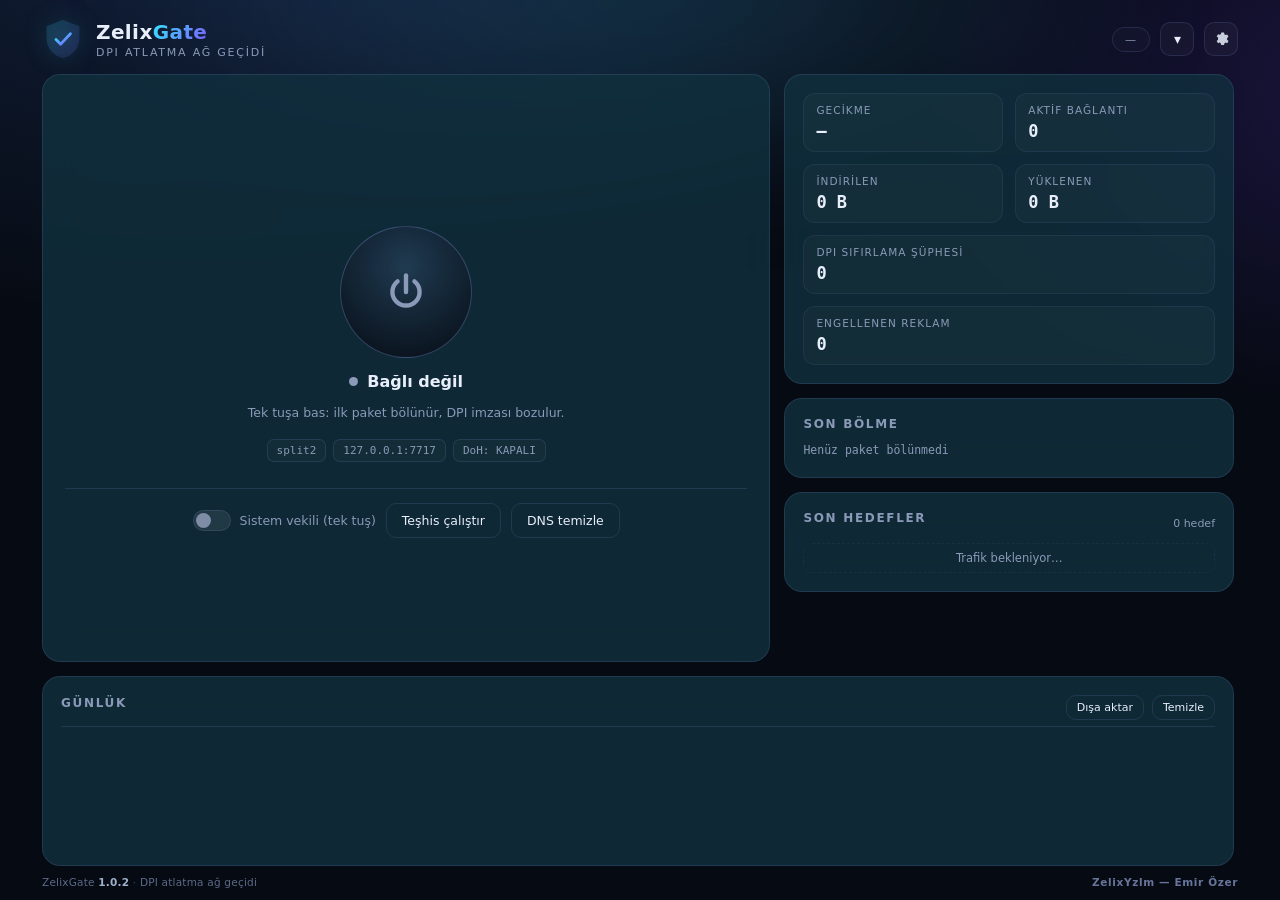
==== app/src/main/assets/web/index-android.html @ e1f51bab "ZelixGate 1.0.2: Android 14 FGS fix, battery warning, update banner" ====
<!doctype html>
<html lang="tr">
  <head>
    <meta charset="utf-8" />
    <meta
      http-equiv="Content-Security-Policy"
      content="default-src 'self'; style-src 'self' 'unsafe-inline'; script-src 'self'; img-src 'self' data:; connect-src 'none'"
    />
    <meta
      name="viewport"
      content="width=device-width, initial-scale=1, maximum-scale=1, user-scalable=no, viewport-fit=cover"
    />
    <title>ZelixGate</title>
    <link rel="stylesheet" href="styles.css" />
    <link rel="stylesheet" href="mobile.css" />
  </head>
  <body>
    <div class="aurora" aria-hidden="true"></div>

    <div class="app">
      <header class="topbar">
        <div class="brand">
          <svg class="brand-mark" viewBox="0 0 48 48" aria-hidden="true">
            <defs>
              <linearGradient id="zg" x1="0" y1="0" x2="1" y2="1">
                <stop offset="0%" stop-color="#34e5ff" />
                <stop offset="100%" stop-color="#7c5cff" />
              </linearGradient>
            </defs>
            <path
              d="M24 3 42 10v13c0 11-7.6 19.6-18 22C13.6 42.6 6 34 6 23V10L24 3Z"
              fill="url(#zg)"
              opacity="0.16"
              stroke="url(#zg)"
              stroke-width="1.6"
            />
            <path d="M16 24.5l5.4 5.4L32.5 18" fill="none" stroke="url(#zg)" stroke-width="3.2" stroke-linecap="round" stroke-linejoin="round" />
          </svg>
          <div class="brand-text">
            <h1>Zelix<span>Gate</span></h1>
            <p id="brandSub" data-i18n="brand.sub">DPI atlatma ağ geçidi</p>
          </div>
        </div>

        <div class="topbar-actions">
          <span class="badge" id="platformBadge">—</span>
          <button class="update-badge hidden" id="updateBadge" data-i18n="badge.update" aria-label="Güncelleme var">Güncelleme var!</button>
          <button class="icon-btn" id="hideBtn" title="Tepsiye küçült" data-i18n-title="general.tray" aria-label="Tepsiye küçült">▾</button>
          <button class="icon-btn" id="settingsBtn" title="Ayarlar" data-i18n-title="drawer.title" aria-label="Ayarlar">
            <svg viewBox="0 0 24 24" width="18" height="18" aria-hidden="true">
              <path
                d="M12 8.6a3.4 3.4 0 1 0 0 6.8 3.4 3.4 0 0 0 0-6.8Zm8.1 4.9.1-1.5-.1-1.5 1.9-1.4-1.8-3.1-2.2.8-1.3-.8L16 3.4l-3.6-.1-.7 2.3-1.4.8-2.2-.8-1.9 3.1 1.9 1.4-.1 1.5.1 1.5-1.9 1.4 1.9 3.1 2.2-.8 1.3.8.8 2.3H16l.7-2.3 1.3-.8 2.2.8 1.8-3.1-1.9-1.4Z"
                fill="currentColor"
                opacity="0.85"
              />
            </svg>
          </button>
        </div>
      </header>

      <!-- Güncelleme hatırlatması: yeni sürüm varsa ana sayfanın en üstünde -->
      <section class="banner banner-update hidden" id="updateBanner" role="status">
        <span class="banner-icon" aria-hidden="true">⬆</span>
        <div class="banner-text">
          <strong id="updateBannerTitle" data-i18n="update.bannerTitle">Yeni sürüm mevcut</strong>
          <span id="updateBannerText" data-i18n="update.bannerDesc">Güncellemek için butona dokunun.</span>
        </div>
        <button class="btn primary tiny" id="updateBannerBtn" type="button" data-i18n="update.bannerBtn">Güncelle</button>
        <button class="icon-btn banner-close" id="updateBannerClose" type="button" aria-label="Kapat" data-i18n-title="banner.close">✕</button>
      </section>

      <!-- Pil optimizasyonu uyarısı: tünelin arka planda kopmaması için -->
      <section class="banner banner-battery hidden" id="batteryBanner" role="alert">
        <span class="banner-icon" aria-hidden="true">🔋</span>
        <div class="banner-text">
          <strong data-i18n="battery.title">Pil kullanım kısıtlaması</strong>
          <span data-i18n="battery.desc">Bağlantının arka planda kopmaması için ZelixGate'i pil optimizasyonundan muaf tutun.</span>
        </div>
        <button class="btn primary tiny" id="batterySettingsBtn" type="button" data-i18n="battery.settings">Ayarlar</button>
        <button class="icon-btn banner-close" id="batteryDismissBtn" type="button" aria-label="Kapat" data-i18n-title="banner.close">✕</button>
      </section>

      <main class="grid">
        <section class="card hero" id="heroCard">
          <div class="profiles" id="profileRow" role="tablist" aria-label="Hedef profilleri"></div>

          <button class="power" id="powerBtn" aria-label="Bağlan / Kes">
            <span class="power-ring" aria-hidden="true"></span>
            <svg viewBox="0 0 24 24" width="44" height="44" aria-hidden="true">
              <path d="M12 3v9" stroke="currentColor" stroke-width="2.4" stroke-linecap="round" />
              <path
                d="M7.4 6.2a7.4 7.4 0 1 0 9.2 0"
                stroke="currentColor"
                stroke-width="2.4"
                stroke-linecap="round"
                fill="none"
              />
            </svg>
          </button>

          <div class="status-line">
            <span class="dot" id="statusDot"></span>
            <span id="statusLabel" data-i18n="status.off">Bağlı değil</span>
          </div>
          <p class="status-sub" id="statusSub" data-i18n="status.subOff">Tek tuşa bas: ilk paket bölünür, DPI imzası bozulur.</p>

          <div class="hero-meta">
            <span class="pill" id="modePill">split2</span>
            <span class="pill" id="portPill">127.0.0.1:7717</span>
            <span class="pill" id="dohPill">DoH: Cloudflare</span>
          </div>

          <div class="hero-actions">
            <label class="switch">
              <input type="checkbox" id="systemProxyToggle" />
              <span class="switch-track"><span class="switch-thumb"></span></span>
              <span class="switch-label" data-i18n="hero.systemProxy">Sistem vekili (tek tuş)</span>
            </label>
            <button class="btn ghost" id="diagBtn" data-i18n="hero.diag">Teşhis çalıştır</button>
            <button class="btn ghost" id="flushBtn" data-i18n="hero.flush">DNS temizle</button>
          </div>
        </section>

        <aside class="side">
          <section class="card stats">
            <div class="stat">
              <span class="stat-label" data-i18n="stat.latency">Gecikme</span>
              <span class="stat-value" id="statLatency">—</span>
            </div>
            <div class="stat">
              <span class="stat-label" data-i18n="stat.active">Aktif bağlantı</span>
              <span class="stat-value" id="statActive">0</span>
            </div>
            <div class="stat">
              <span class="stat-label" data-i18n="stat.down">İndirilen</span>
              <span class="stat-value" id="statDown">0 B</span>
            </div>
            <div class="stat">
              <span class="stat-label" data-i18n="stat.up">Yüklenen</span>
              <span class="stat-value" id="statUp">0 B</span>
            </div>
            <div class="stat wide">
              <span class="stat-label" data-i18n="stat.resets">DPI sıfırlama şüphesi</span>
              <span class="stat-value" id="statResets">0</span>
            </div>
            <div class="stat wide">
              <span class="stat-label" data-i18n="stat.ads">Engellenen reklam</span>
              <span class="stat-value" id="statAds">0</span>
            </div>
          </section>

          <section class="card last-split">
            <h2 data-i18n="last.title">Son bölme</h2>
            <p class="mono" id="lastSplit" data-i18n="last.none">Henüz paket bölünmedi</p>
          </section>
        </aside>

        <section class="card diag hidden" id="diagCard">
          <div class="card-head">
            <h2 data-i18n="diag.card">Teşhis raporu</h2>
            <button class="btn tiny ghost" id="diagClose" data-i18n="diag.close">Kapat</button>
          </div>
          <div class="diag-body" id="diagBody"></div>
        </section>

        <section class="card hosts">
          <div class="card-head">
            <h2 data-i18n="hosts.title">Son hedefler</h2>
            <span class="hint" id="hostCount">0 hedef</span>
          </div>
          <ul class="host-list" id="hostList">
            <li class="empty" data-i18n="hosts.empty">Trafik bekleniyor…</li>
          </ul>
        </section>

        <section class="card logs">
          <div class="card-head">
            <h2 data-i18n="logs.title">Günlük</h2>
            <div class="log-tools">
              <button class="btn tiny ghost" id="exportLogBtn" data-i18n="logs.export">Dışa aktar</button>
              <button class="btn tiny ghost" id="clearLogBtn" data-i18n="logs.clear">Temizle</button>
            </div>
          </div>
          <div class="log-console" id="logConsole" role="log" aria-live="polite"></div>
        </section>
      </main>

      <footer class="footer">
        <span class="footer-brand">ZelixGate <b id="versionLabel">1.0.9</b><span class="footer-dot"> · </span><span data-i18n="brand.sub">DPI atlatma ağ geçidi</span></span>
        <span class="footer-author">ZelixYzlm — Emir Özer</span>
      </footer>
    </div>

    <!-- Ayarlar çekmecesi -->
    <div class="drawer-backdrop hidden" id="drawerBackdrop"></div>
    <aside class="drawer hidden" id="drawer" aria-label="Ayarlar">
      <div class="drawer-head">
        <h2 data-i18n="drawer.title">Ayarlar</h2>
        <button class="icon-btn" id="drawerClose" aria-label="Kapat">✕</button>
      </div>

      <div class="drawer-layout">
        <nav class="drawer-nav" aria-label="Ayarlar sekmeleri">
          <button class="drawer-tab active" data-tab="general" type="button"><span class="tab-ico">⚙</span><span data-i18n="tab.general">Genel</span></button>
          <button class="drawer-tab" data-tab="engine" type="button"><span class="tab-ico">🛡</span><span data-i18n="tab.engine">Motor</span></button>
          <button class="drawer-tab" data-tab="dns" type="button"><span class="tab-ico">🌐</span><span data-i18n="tab.dns">DNS</span></button>
          <button class="drawer-tab" data-tab="adblock" type="button"><span class="tab-ico">🚫</span><span data-i18n="tab.adblock">Reklam</span></button>
          <button class="drawer-tab" data-tab="view" type="button"><span class="tab-ico">🎨</span><span data-i18n="tab.view">Görünüm</span></button>
          <button class="drawer-tab" data-tab="update" type="button"><span class="tab-ico">⬆</span><span data-i18n="tab.update">Güncelleme</span><i class="tab-dot hidden" data-tab-dot="update" aria-hidden="true"></i></button>
          <button class="drawer-tab" data-tab="test" type="button"><span class="tab-ico">🧪</span><span data-i18n="tab.test">Test</span></button>
          <button class="drawer-tab" data-tab="how" type="button"><span class="tab-ico">❓</span><span data-i18n="tab.how">Nasıl Çalışır</span></button>
          <button class="drawer-tab" data-tab="about" type="button"><span class="tab-ico">ℹ</span><span data-i18n="tab.about">Hakkında</span></button>
        </nav>

        <div class="drawer-body">
          <!-- GENEL -->
          <div class="drawer-panel active" data-panel="general">
            <label class="field">
              <span data-i18n="general.language">Uygulama dili</span>
              <select id="languageSelect"></select>
            </label>
            <label class="switch">
              <input type="checkbox" id="autoStartToggle" />
              <span class="switch-track"><span class="switch-thumb"></span></span>
              <span class="switch-label" data-i18n="general.autoStart">Sistem açılışında başlat</span>
            </label>
            <label class="switch">
              <input type="checkbox" id="trayToggle" />
              <span class="switch-track"><span class="switch-thumb"></span></span>
              <span class="switch-label" data-i18n="general.tray">Kapatınca tepsiye küçült</span>
            </label>
            <label class="switch">
              <input type="checkbox" id="autoConnectToggle" />
              <span class="switch-track"><span class="switch-thumb"></span></span>
              <span class="switch-label" data-i18n="general.autoConnect">Açılışta otomatik bağlan</span>
            </label>
            <label class="switch">
              <input type="checkbox" id="autoProxyToggle" />
              <span class="switch-track"><span class="switch-thumb"></span></span>
              <span class="switch-label" data-i18n="general.autoProxy">Bağlanınca sistem vekilini aç</span>
            </label>

            <div class="setting-row">
              <div class="setting-row-text">
                <span data-i18n="battery.title">Pil kullanım kısıtlaması</span>
                <p class="field-note" id="batteryStatusText" data-i18n="battery.statusUnknown">Durum kontrol ediliyor…</p>
              </div>
              <button class="btn tiny ghost" id="batterySettingsBtn2" type="button" data-i18n="battery.settings">Ayarlar</button>
            </div>
          </div>

          <!-- MOTOR -->
          <div class="drawer-panel" data-panel="engine">
            <h3 data-i18n="engine.splitting">Parçalama</h3>
            <label class="field">
              <span data-i18n="engine.mode">Mod</span>
              <select id="modeSelect">
                <option value="split2" data-i18n="mode.split2">split2 — SNI ilk baytı ayrılır (önerilen)</option>
                <option value="split-sni" data-i18n="mode.split-sni">split-sni — hostname tamamen 1. segmentte</option>
                <option value="split-record" data-i18n="mode.split-record">split-record — TLS kayıt başlığından sonra</option>
                <option value="split-middle" data-i18n="mode.split-middle">split-middle — paketi ortadan böl</option>
                <option value="split-pos" data-i18n="mode.split-pos">split-pos — sabit ofset</option>
                <option value="off" data-i18n="mode.off">off — bölme yok (sadece DNS/vekil)</option>
              </select>
            </label>
            <label class="field">
              <span data-i18n="engine.splitPos">Sabit ofset (split-pos)</span>
              <input type="number" id="splitPosInput" min="1" max="1500" step="1" value="1" />
            </label>
            <label class="field">
              <span data-i18n="engine.delay">Segmentler arası gecikme (ms)</span>
              <input type="number" id="splitDelayInput" min="0" max="2000" step="1" value="0" />
            </label>
            <label class="field">
              <span data-i18n="engine.port">Yerel port</span>
              <input type="number" id="portInput" min="1024" max="65535" step="1" value="7717" />
            </label>

            <h3 data-i18n="engine.upstream">Yukarı akış (IP blokları için)</h3>
            <p class="field-note" data-i18n="engine.upstreamNote">SNI bloklarını ZelixGate tek başına aşar.</p>
            <label class="switch">
              <input type="checkbox" id="upstreamToggle" />
              <span class="switch-track"><span class="switch-thumb"></span></span>
              <span class="switch-label">Yukarı akış kullan</span>
            </label>
            <div class="row">
              <label class="field">
                <span data-i18n="engine.type">Tür</span>
                <select id="upstreamType">
                  <option value="socks5">SOCKS5</option>
                  <option value="http">HTTP</option>
                </select>
              </label>
              <label class="field">
                <span data-i18n="engine.server">Sunucu</span>
                <input type="text" id="upstreamHost" placeholder="127.0.0.1" />
              </label>
              <label class="field">
                <span data-i18n="engine.port">Yerel port</span>
                <input type="number" id="upstreamPort" min="1" max="65535" />
              </label>
            </div>
            <div class="row">
              <label class="field">
                <span data-i18n="engine.user">Kullanıcı (opsiyonel)</span>
                <input type="text" id="upstreamUser" autocomplete="off" />
              </label>
              <label class="field">
                <span data-i18n="engine.pass">Şifre (opsiyonel)</span>
                <input type="password" id="upstreamPass" autocomplete="off" />
              </label>
            </div>

            <label class="field">
              <span data-i18n="engine.hosts">Özel alan adları (virgülle)</span>
              <textarea id="customHostsInput" rows="3" placeholder="ornek.com, oyun.example.net"></textarea>
            </label>
            <p class="field-note" data-i18n="engine.hostsNote">Her kayıt bir alan adıdır; alt alan adları otomatik dahildir.</p>
          </div>

          <!-- DNS -->
          <div class="drawer-panel" data-panel="dns">
            <h3>DNS (DoH)</h3>
            <label class="switch">
              <input type="checkbox" id="dohToggle" />
              <span class="switch-track"><span class="switch-thumb"></span></span>
              <span class="switch-label" data-i18n="dns.enable">DoH ile DNS sorgula</span>
            </label>
            <label class="field">
              <span data-i18n="dns.provider">Sağlayıcı</span>
              <select id="dohProvider">
                <option value="cloudflare" data-i18n="dns.p.cloudflare">Cloudflare (1.1.1.1)</option>
                <option value="google" data-i18n="dns.p.google">Google (8.8.8.8)</option>
                <option value="quad9" data-i18n="dns.p.quad9">Quad9 (9.9.9.9)</option>
                <option value="system" data-i18n="dns.p.system">Sistem DNS</option>
              </select>
            </label>
            <label class="switch">
              <input type="checkbox" id="dohFallbackToggle" />
              <span class="switch-track"><span class="switch-thumb"></span></span>
              <span class="switch-label" data-i18n="dns.fallback">DoH başarısızsa sistem DNS'ine düş</span>
            </label>
          </div>

          <!-- REKLAM -->
          <div class="drawer-panel" data-panel="adblock">
            <label class="switch">
              <input type="checkbox" id="adblockToggle" />
              <span class="switch-track"><span class="switch-thumb"></span></span>
              <span class="switch-label" data-i18n="adblock.enable">Reklam ve izleyici engelleyici</span>
            </label>

            <div class="adblock-stat">
              <span class="stat-value big" id="adblockCount">0</span>
              <span class="stat-label" data-i18n="adblock.blocked">Engellenen reklam bağlantısı</span>
            </div>

            <p class="field-note" data-i18n="adblock.blockedHosts">Son engellenen alan adları</p>
            <ul class="block-list" id="adblockHosts">
              <li class="empty" data-i18n="adblock.empty">Engellenen bağlantı yok</li>
            </ul>

            <label class="field">
              <span data-i18n="adblock.list">Özel engel listesi (virgülle)</span>
              <textarea id="adblockListInput" rows="2" placeholder="reklam.ornek.com, adserv.example.net"></textarea>
            </label>
            <p class="field-note" data-i18n="adblock.listNote">Sonek eşlemesi kullanılır.</p>
            <p class="field-note" data-i18n="adblock.workingNote">Reklam engelleme, sistem vekili açıkken geçen trafikte uygulanır.</p>

            <div class="row btn-row">
              <button class="btn ghost" id="adblockClearBtn" type="button" data-i18n="adblock.clear">Sayacı sıfırla</button>
              <button class="btn ghost" id="adblockTestBtn" type="button" data-i18n="adblock.test">Engelleyiciyi test et</button>
            </div>
          </div>

          <!-- GÖRÜNÜM -->
          <div class="drawer-panel" data-panel="view">
            <h3 data-i18n="view.color">Renk teması (12 seçenek)</h3>
            <div class="swatch-grid" id="themeGrid"></div>

            <label class="field">
              <span><span data-i18n="view.opacity">Panel saydamlığı</span> — <b id="opacityValue">78</b>%</span>
              <input type="range" id="opacityRange" min="25" max="100" step="1" value="78" />
            </label>

            <label class="switch">
              <input type="checkbox" id="auroraToggle" />
              <span class="switch-track"><span class="switch-thumb"></span></span>
              <span class="switch-label" data-i18n="view.aurora">Arka plan ışık halesi</span>
            </label>
          </div>

          <!-- GÜNCELLEME -->
          <div class="drawer-panel" data-panel="update">
            <label class="switch">
              <input type="checkbox" id="updateAutoToggle" />
              <span class="switch-track"><span class="switch-thumb"></span></span>
              <span class="switch-label" data-i18n="update.auto">Açılışta güncellemeleri kontrol et</span>
            </label>

            <label class="field">
              <span data-i18n="update.manifest">Manifest adresi (update.json)</span>
              <input type="text" id="updateManifestInput" autocomplete="off" spellcheck="false" />
            </label>
            <p class="field-note" data-i18n="update.manifestNote">Kendi sunucunuzda veya GitHub raw üzerinde barındırabilirsiniz.</p>

            <div class="row btn-row">
              <button class="btn ghost" id="updateCheckBtn" type="button" data-i18n="update.check">Şimdi kontrol et</button>
              <button class="btn primary hidden" id="updateInstallBtn" type="button" data-i18n="update.install">Güncelleme indir ve kur</button>
            </div>

            <p class="field-note" id="updateStatusText"></p>
            <div class="progress hidden" id="updateProgressWrap">
              <div class="progress-fill" id="updateProgressFill"></div>
            </div>

            <div class="update-notes hidden" id="updateNotesWrap">
              <h3 data-i18n="update.notes">Yenilikler</h3>
              <div class="update-notes-body" id="updateNotes"></div>
            </div>

            <p class="hint" id="updateLastCheck"></p>
            <p class="field-note" data-i18n="update.installNote">Kurulum dosyası arka planda indirilir ve sessizce kurulur.</p>
          </div>

          <!-- TEST -->
          <div class="drawer-panel" data-panel="test">
            <h3 data-i18n="test.title">Bağlantı testi</h3>
            <label class="field">
              <span data-i18n="test.target">Test hedefi (alan adı)</span>
              <input type="text" id="testTargetInput" placeholder="discord.com" autocomplete="off" spellcheck="false" />
            </label>
            <p class="field-note" data-i18n="test.note">Test; DoH çözümü, doğrudan TLS ve ZelixGate TLS karşılaştırmasını ölçer.</p>
            <div class="row btn-row">
              <button class="btn primary" id="testRunBtn" type="button" data-i18n="test.run">Testi çalıştır</button>
              <button class="btn ghost" id="testFlushBtn" type="button" data-i18n="test.flush">DNS önbelleğini temizle</button>
            </div>
          </div>

          <!-- NASIL ÇALIŞIR -->
          <div class="drawer-panel" data-panel="how">
            <h3 data-i18n="how.title">Nasıl çalışır?</h3>
            <p class="how-p" data-i18n="how.p1">DPI, SNI bilgisini tek segmentte arar.</p>
            <p class="how-p" data-i18n="how.p2">Alan adları DoH ile çözülür.</p>
            <p class="how-p" data-i18n="how.p3">Reklam engelleyici yerelde çalışır.</p>
            <ul class="how-list">
              <li data-i18n="how.b1">Parçalama: ilk TLS paketi ikiye bölünür.</li>
              <li data-i18n="how.b2">DoH: DNS sorguları şifreli gider.</li>
              <li data-i18n="how.b3">Vekil: 127.0.0.1 üzerindeki motora yönlendirilir.</li>
              <li data-i18n="how.b4">Reklam engelleme: bilinen ağlar reddedilir.</li>
            </ul>
          </div>

          <!-- HAKKINDA -->
          <div class="drawer-panel" data-panel="about">
            <h2 class="about-name">Zelix<span>Gate</span></h2>
            <p class="about-tagline" data-i18n="brand.sub">DPI atlatma ağ geçidi</p>

            <div class="about-row">
              <span data-i18n="about.version">Sürüm</span>
              <b id="aboutVersion">1.0.9</b>
            </div>
            <div class="about-row">
              <span data-i18n="about.author">Geliştirici</span>
              <b>ZelixYzlm — Emir Özer</b>
            </div>

            <p class="how-p" data-i18n="about.desc">ZelixGate yerel bir ağ geçididir.</p>
            <p class="field-note" data-i18n="about.legal">Yasalar ve hizmet koşulları kullanıcının sorumluluğundadır.</p>
          </div>
        </div>
      </div>

      <div class="drawer-foot">
        <button class="btn ghost" id="resetBtn" data-i18n="drawer.reset">Sıfırla</button>
        <button class="btn primary" id="saveBtn" data-i18n="drawer.save">Kaydet ve uygula</button>
      </div>
    </aside>

    <div class="toast hidden" id="toast" role="status"></div>

    <script src="i18n.js"></script>
    <script src="i18n-eu-a.js"></script>
    <script src="i18n-eu-b.js"></script>
    <script src="i18n-eu-c.js"></script>
    <script src="zelix-android-bridge.js"></script>
    <script src="zelix-android-ui.js"></script>
    <script src="app.js"></script>
  </body>
</html>
---- app/src/main/assets/web/styles.css ----
:root {
  --bg: #060a12;
  --bg-soft: #0a1120;
  --panel: rgba(15, 23, 40, 0.78);
  --panel-solid: #0d1424;
  --stroke: rgba(124, 156, 224, 0.16);
  --stroke-strong: rgba(124, 156, 224, 0.32);
  --text: #e9eefb;
  --muted: #8a9ab8;
  --accent: #34e5ff;
  --accent-2: #7c5cff;
  --glow: rgba(52, 229, 255, 0.5);
  --glow-soft: rgba(52, 229, 255, 0.16);
  --glow-strong: rgba(124, 92, 255, 0.6);
  --aurora-1: #34e5ff;
  --aurora-2: #7c5cff;
  --ok: #34e0a1;
  --warn: #ffc861;
  --err: #ff6b81;
  --radius: 18px;
  --shadow: 0 24px 60px -30px rgba(52, 229, 255, 0.5);
  --mono: 'SFMono-Regular', ui-monospace, 'JetBrains Mono', Consolas, monospace;
}

* {
  box-sizing: border-box;
}

html,
body {
  height: 100%;
  margin: 0;
}

body {
  background: radial-gradient(1200px 700px at 15% -10%, #12203a 0%, transparent 60%),
    radial-gradient(900px 600px at 110% 10%, #1b1540 0%, transparent 55%), var(--bg);
  color: var(--text);
  font-family: 'Inter', 'Segoe UI', system-ui, -apple-system, sans-serif;
  font-size: 14px;
  overflow: hidden;
}

.aurora {
  position: fixed;
  inset: -30% -10% auto -10%;
  height: 60vh;
  background: radial-gradient(closest-side, var(--aurora-1), transparent 70%),
    radial-gradient(closest-side, var(--aurora-2), transparent 70%);
  filter: blur(70px);
  opacity: 0.16;
  transition: opacity 0.5s ease;
  pointer-events: none;
  z-index: 0;
}

body.no-aurora .aurora {
  opacity: 0;
}

.app {
  position: relative;
  z-index: 1;
  height: 100%;
  display: flex;
  flex-direction: column;
  padding: 18px 22px 12px;
  max-width: 1240px;
  margin: 0 auto;
}

/* ---------------------------------------------------------------- üst bar */

.topbar {
  display: flex;
  align-items: center;
  justify-content: space-between;
  padding-bottom: 14px;
}

.brand {
  display: flex;
  align-items: center;
  gap: 12px;
}

.brand-mark {
  width: 42px;
  height: 42px;
  filter: drop-shadow(0 0 12px var(--glow));
}

.brand-text h1 {
  margin: 0;
  font-size: 20px;
  letter-spacing: 0.4px;
  font-weight: 700;
}

.brand-text h1 span {
  background: linear-gradient(120deg, var(--accent), var(--accent-2));
  -webkit-background-clip: text;
  background-clip: text;
  color: transparent;
}

.brand-text p {
  margin: 2px 0 0;
  font-size: 11px;
  letter-spacing: 0.16em;
  text-transform: uppercase;
  color: var(--muted);
}

.topbar-actions {
  display: flex;
  align-items: center;
  gap: 10px;
}

.badge {
  font-size: 11px;
  letter-spacing: 0.08em;
  text-transform: uppercase;
  color: var(--muted);
  border: 1px solid var(--stroke);
  border-radius: 999px;
  padding: 5px 12px;
  background: rgba(255, 255, 255, 0.02);
}

.update-badge {
  border: 1px solid var(--glow-strong);
  color: var(--accent);
  background: rgba(255, 255, 255, 0.03);
  border-radius: 999px;
  padding: 5px 12px;
  font-size: 11px;
  font-weight: 700;
  letter-spacing: 0.04em;
  cursor: pointer;
  font-family: inherit;
  animation: badge-pulse 1.7s ease-in-out infinite;
}

.update-badge.hidden {
  display: none;
}

@keyframes badge-pulse {
  50% {
    box-shadow: 0 0 16px var(--glow);
  }
}

.icon-btn {
  width: 34px;
  height: 34px;
  display: grid;
  place-items: center;
  border-radius: 10px;
  border: 1px solid var(--stroke);
  background: rgba(255, 255, 255, 0.03);
  color: var(--text);
  cursor: pointer;
  transition: 0.16s ease;
  font-size: 14px;
}

.icon-btn:hover {
  border-color: var(--stroke-strong);
  background: var(--glow-soft);
}

/* ------------------------------------------------------------------ ızgara */

.grid {
  flex: 1;
  min-height: 0;
  display: grid;
  grid-template-columns: minmax(0, 1.62fr) minmax(0, 1fr);
  grid-template-rows: auto auto minmax(0, 1fr);
  gap: 14px;
  overflow: auto;
  padding-right: 4px;
}

.card {
  background: var(--panel);
  border: 1px solid var(--stroke);
  border-radius: var(--radius);
  padding: 18px;
  backdrop-filter: blur(18px);
  position: relative;
  overflow: hidden;
}

.card h2 {
  margin: 0 0 10px;
  font-size: 12px;
  letter-spacing: 0.14em;
  text-transform: uppercase;
  color: var(--muted);
  font-weight: 600;
}

.card-head {
  display: flex;
  align-items: center;
  justify-content: space-between;
  gap: 10px;
}

.hint {
  font-size: 11px;
  color: var(--muted);
}

/* -------------------------------------------------------------------- hero */

.hero {
  grid-column: 1;
  grid-row: 1 / span 3;
  display: flex;
  flex-direction: column;
  align-items: center;
  justify-content: center;
  gap: 12px;
  padding: 22px 22px 18px;
  text-align: center;
}

.hero::after {
  content: '';
  position: absolute;
  inset: auto -20% -60% -20%;
  height: 220px;
  background: radial-gradient(closest-side, var(--glow-soft), transparent 70%);
  pointer-events: none;
  opacity: 0;
  transition: opacity 0.4s ease;
}

.hero.running::after {
  opacity: 1;
}

.profiles {
  display: flex;
  flex-wrap: wrap;
  justify-content: center;
  gap: 8px;
  margin-bottom: 4px;
}

.chip {
  border: 1px solid var(--stroke);
  background: rgba(255, 255, 255, 0.03);
  color: var(--muted);
  border-radius: 999px;
  padding: 7px 14px;
  font-size: 12.5px;
  cursor: pointer;
  transition: 0.16s ease;
  display: inline-flex;
  align-items: center;
  gap: 7px;
}

.chip:hover {
  color: var(--text);
  border-color: var(--stroke-strong);
}

.chip.active {
  color: #04121a;
  background: linear-gradient(120deg, var(--accent), var(--accent-2));
  border-color: transparent;
  font-weight: 600;
  box-shadow: 0 8px 24px -12px var(--glow);
}

.power {
  position: relative;
  width: 132px;
  height: 132px;
  margin: 8px 0 2px;
  border-radius: 50%;
  border: 1px solid var(--stroke-strong);
  background: radial-gradient(circle at 50% 30%, rgba(124, 156, 224, 0.16), rgba(6, 10, 18, 0.9));
  color: var(--muted);
  cursor: pointer;
  display: grid;
  place-items: center;
  transition: 0.24s ease;
}

.power:hover {
  color: var(--text);
  border-color: var(--accent);
  box-shadow: 0 0 0 1px var(--glow-soft), 0 18px 40px -22px var(--glow);
}

.power-ring {
  position: absolute;
  inset: -8px;
  border-radius: 50%;
  background: conic-gradient(var(--accent), var(--accent-2), var(--accent));
  opacity: 0;
  transition: opacity 0.3s ease;
  padding: 2px;
  -webkit-mask: radial-gradient(farthest-side, transparent calc(100% - 3px), #000 calc(100% - 2px));
  mask: radial-gradient(farthest-side, transparent calc(100% - 3px), #000 calc(100% - 2px));
}

.hero.running .power {
  color: var(--accent);
  border-color: transparent;
  box-shadow: 0 0 40px -6px var(--glow);
}

.hero.running .power-ring {
  opacity: 1;
  animation: spin 4s linear infinite;
}

@keyframes spin {
  to {
    transform: rotate(360deg);
  }
}

.status-line {
  display: inline-flex;
  align-items: center;
  gap: 9px;
  font-size: 16px;
  font-weight: 600;
}

.dot {
  width: 9px;
  height: 9px;
  border-radius: 50%;
  background: var(--muted);
  box-shadow: 0 0 0 0 rgba(255, 255, 255, 0);
}

.dot.on {
  background: var(--ok);
  box-shadow: 0 0 12px 1px rgba(52, 224, 161, 0.7);
}

.dot.busy {
  background: var(--warn);
  animation: pulse 1.1s ease-in-out infinite;
}

.dot.err {
  background: var(--err);
  box-shadow: 0 0 12px 1px rgba(255, 107, 129, 0.7);
}

@keyframes pulse {
  50% {
    opacity: 0.35;
  }
}

.status-sub {
  margin: 0;
  color: var(--muted);
  font-size: 12.5px;
  max-width: 460px;
  line-height: 1.55;
}

.hero-meta {
  display: flex;
  flex-wrap: wrap;
  gap: 7px;
  justify-content: center;
  margin-top: 4px;
}

.pill {
  font-family: var(--mono);
  font-size: 11px;
  color: var(--muted);
  border: 1px solid var(--stroke);
  border-radius: 7px;
  padding: 4px 9px;
  background: rgba(255, 255, 255, 0.02);
}

.hero-actions {
  display: flex;
  flex-wrap: wrap;
  align-items: center;
  justify-content: center;
  gap: 10px;
  margin-top: 14px;
  padding-top: 14px;
  border-top: 1px solid var(--stroke);
  width: 100%;
}

/* ------------------------------------------------------------------- yanlar */

.side {
  grid-column: 2;
  grid-row: 1;
  display: grid;
  gap: 14px;
}

.stats {
  display: grid;
  grid-template-columns: 1fr 1fr;
  gap: 12px;
}

.stat {
  display: flex;
  flex-direction: column;
  gap: 5px;
  padding: 10px 12px;
  border-radius: 12px;
  background: rgba(255, 255, 255, 0.025);
  border: 1px solid rgba(124, 156, 224, 0.1);
}

.stat.wide {
  grid-column: 1 / -1;
}

.stat-label {
  font-size: 10.5px;
  letter-spacing: 0.1em;
  text-transform: uppercase;
  color: var(--muted);
}

.stat-value {
  font-family: var(--mono);
  font-size: 17px;
  font-weight: 600;
}

.stat-value.big {
  color: var(--accent);
  font-size: 30px;
  line-height: 1.1;
}

.last-split .mono {
  margin: 0;
  font-family: var(--mono);
  font-size: 11.5px;
  color: var(--muted);
  line-height: 1.6;
  word-break: break-all;
}

.hosts {
  grid-column: 2;
  grid-row: 2;
  max-height: 240px;
  display: flex;
  flex-direction: column;
}

.host-list,
.block-list {
  list-style: none;
  margin: 8px 0 0;
  padding: 0;
  overflow: auto;
  display: flex;
  flex-direction: column;
  gap: 6px;
  flex: 1;
}

.host-list li,
.block-list li {
  display: flex;
  align-items: center;
  justify-content: space-between;
  gap: 10px;
  font-family: var(--mono);
  font-size: 11.5px;
  padding: 7px 10px;
  border-radius: 9px;
  background: rgba(255, 255, 255, 0.025);
  border: 1px solid rgba(124, 156, 224, 0.08);
}

.host-list li.empty,
.block-list li.empty {
  justify-content: center;
  color: var(--muted);
  border-style: dashed;
  background: transparent;
  font-family: inherit;
}

.host-list .count,
.block-list .count {
  color: var(--accent);
  font-size: 11px;
}

.host-list .reset-flag {
  color: var(--err);
}

/* ----------------------------------------------------------------- teşhis */

.diag {
  grid-column: 1 / -1;
}

.diag.hidden {
  display: none;
}

.diag-body {
  display: grid;
  gap: 10px;
  grid-template-columns: repeat(auto-fit, minmax(220px, 1fr));
}

.diag-item {
  border: 1px solid var(--stroke);
  border-radius: 12px;
  padding: 12px;
  background: rgba(255, 255, 255, 0.025);
}

.diag-item .k {
  font-size: 10.5px;
  letter-spacing: 0.12em;
  text-transform: uppercase;
  color: var(--muted);
}

.diag-item .v {
  font-family: var(--mono);
  font-size: 12.5px;
  margin-top: 6px;
  line-height: 1.5;
  word-break: break-all;
}

.diag-verdict {
  grid-column: 1 / -1;
  padding: 12px 14px;
  border-radius: 12px;
  font-size: 13px;
  line-height: 1.6;
  border: 1px solid var(--glow);
  background: var(--glow-soft);
}

.diag-verdict.bypassed {
  border-color: rgba(52, 224, 161, 0.45);
  background: rgba(52, 224, 161, 0.08);
}

.diag-verdict.blocked {
  border-color: rgba(255, 107, 129, 0.45);
  background: rgba(255, 107, 129, 0.08);
}

/* ----------------------------------------------------------------- günlük */

.logs {
  grid-column: 1 / -1;
  min-height: 190px;
  display: flex;
  flex-direction: column;
}

.log-tools {
  display: flex;
  gap: 8px;
}

.log-console {
  flex: 1;
  min-height: 120px;
  max-height: 260px;
  overflow: auto;
  font-family: var(--mono);
  font-size: 11.5px;
  line-height: 1.65;
  border-top: 1px solid var(--stroke);
  padding-top: 10px;
  margin-top: 6px;
}

.log-line {
  display: flex;
  gap: 10px;
  white-space: pre-wrap;
  word-break: break-word;
}

.log-line .time {
  color: #55648a;
  flex: 0 0 auto;
}

.log-line .msg {
  color: #b9c6de;
}

.log-line.info .msg {
  color: #cbe4ff;
}

.log-line.warn .msg {
  color: var(--warn);
}

.log-line.error .msg {
  color: var(--err);
}

.log-line.debug .msg {
  color: #7c8aa8;
}

/* ----------------------------------------------------------------- düğmeler */

.btn {
  border-radius: 10px;
  border: 1px solid var(--stroke);
  background: rgba(255, 255, 255, 0.035);
  color: var(--text);
  padding: 9px 15px;
  font-size: 12.5px;
  font-weight: 500;
  cursor: pointer;
  transition: 0.16s ease;
  font-family: inherit;
}

.btn:hover {
  border-color: var(--stroke-strong);
  background: var(--glow-soft);
}

.btn:disabled {
  opacity: 0.55;
  cursor: default;
}

.btn.primary {
  background: linear-gradient(120deg, var(--accent), var(--accent-2));
  border: none;
  color: #05101a;
  font-weight: 700;
}

.btn.primary:hover {
  filter: brightness(1.06);
}

.btn.tiny {
  padding: 5px 10px;
  font-size: 11px;
}

.btn.ghost {
  background: transparent;
}

/* ------------------------------------------------------------------- switch */

.switch {
  display: inline-flex;
  align-items: center;
  gap: 9px;
  cursor: pointer;
  font-size: 12.5px;
  color: var(--muted);
  user-select: none;
}

.switch input {
  position: absolute;
  opacity: 0;
  width: 0;
  height: 0;
}

.switch-track {
  width: 38px;
  height: 21px;
  border-radius: 999px;
  background: rgba(255, 255, 255, 0.08);
  border: 1px solid var(--stroke);
  position: relative;
  transition: 0.2s ease;
  flex: 0 0 auto;
}

.switch-thumb {
  position: absolute;
  top: 2px;
  left: 2px;
  width: 15px;
  height: 15px;
  border-radius: 50%;
  background: #7f8ca6;
  transition: 0.2s ease;
}

.switch input:checked + .switch-track {
  background: linear-gradient(120deg, var(--glow), var(--glow-strong));
  border-color: var(--glow);
}

.switch input:checked + .switch-track .switch-thumb {
  left: 20px;
  background: var(--accent);
  box-shadow: 0 0 10px var(--glow);
}

.switch input:focus-visible + .switch-track {
  outline: 2px solid var(--glow);
  outline-offset: 2px;
}

/* ------------------------------------------------------------------- çekmece */

.drawer-backdrop {
  position: fixed;
  inset: 0;
  background: rgba(3, 6, 12, 0.6);
  backdrop-filter: blur(3px);
  z-index: 20;
}

.drawer-backdrop.hidden,
.drawer.hidden {
  display: none;
}

.drawer {
  position: fixed;
  top: 0;
  right: 0;
  bottom: 0;
  width: min(620px, 94vw);
  background: var(--panel-solid);
  border-left: 1px solid var(--stroke);
  z-index: 21;
  display: flex;
  flex-direction: column;
  animation: slide-in 0.22s ease;
}

@keyframes slide-in {
  from {
    transform: translateX(24px);
    opacity: 0.4;
  }
}

.drawer-head {
  display: flex;
  align-items: center;
  justify-content: space-between;
  padding: 16px 20px;
  border-bottom: 1px solid var(--stroke);
}

.drawer-head h2 {
  margin: 0;
  font-size: 15px;
}

.drawer-layout {
  flex: 1;
  min-height: 0;
  display: flex;
}

.drawer-nav {
  width: 158px;
  flex: 0 0 auto;
  border-right: 1px solid var(--stroke);
  display: flex;
  flex-direction: column;
  gap: 2px;
  padding: 12px 10px;
  overflow-y: auto;
}

.drawer-tab {
  position: relative;
  display: flex;
  align-items: center;
  gap: 8px;
  width: 100%;
  padding: 9px 10px;
  border: 0;
  background: transparent;
  color: var(--muted);
  border-radius: 9px;
  cursor: pointer;
  font-size: 12.5px;
  text-align: left;
  font-family: inherit;
  transition: 0.15s ease;
}

.drawer-tab:hover {
  color: var(--text);
  background: rgba(255, 255, 255, 0.04);
}

.drawer-tab.active {
  color: #05101a;
  background: linear-gradient(120deg, var(--accent), var(--accent-2));
  font-weight: 600;
  box-shadow: 0 8px 20px -10px var(--glow);
}

.tab-ico {
  font-size: 13px;
  width: 18px;
  text-align: center;
  flex: 0 0 auto;
}

.tab-dot {
  position: absolute;
  right: 9px;
  top: 50%;
  transform: translateY(-50%);
  width: 7px;
  height: 7px;
  border-radius: 50%;
  background: var(--warn);
  box-shadow: 0 0 8px var(--warn);
  animation: pulse 1.2s ease-in-out infinite;
}

.tab-dot.hidden {
  display: none;
}

.drawer-body {
  flex: 1;
  min-width: 0;
  overflow-y: auto;
  padding: 18px;
}

.drawer-panel {
  display: none;
  flex-direction: column;
  gap: 12px;
}

.drawer-panel.active {
  display: flex;
}

.drawer-panel h3 {
  margin: 4px 0 0;
  font-size: 11px;
  letter-spacing: 0.14em;
  text-transform: uppercase;
  color: var(--accent);
  opacity: 0.9;
}

.field {
  display: flex;
  flex-direction: column;
  gap: 6px;
  font-size: 12px;
  color: var(--muted);
  flex: 1;
}

.field input,
.field select,
.field textarea {
  background: rgba(255, 255, 255, 0.04);
  border: 1px solid var(--stroke);
  border-radius: 9px;
  color: var(--text);
  padding: 9px 11px;
  font-size: 12.5px;
  font-family: inherit;
  outline: none;
  transition: 0.15s ease;
}

.field textarea {
  resize: vertical;
  font-family: var(--mono);
  font-size: 11.5px;
}

.field input:focus,
.field select:focus,
.field textarea:focus {
  border-color: var(--glow);
  box-shadow: 0 0 0 3px var(--glow-soft);
}

.row {
  display: flex;
  gap: 10px;
}

.row.btn-row {
  flex-wrap: wrap;
}

.field-note {
  margin: 0;
  font-size: 11.5px;
  color: #6f7d99;
  line-height: 1.55;
}

.drawer-foot {
  padding: 16px 20px;
  border-top: 1px solid var(--stroke);
  display: flex;
  gap: 10px;
  justify-content: flex-end;
  background: rgba(6, 10, 18, 0.5);
}

/* ---------------------------------------------------------------- görünüm */

.swatch-grid {
  display: grid;
  grid-template-columns: repeat(6, 1fr);
  gap: 8px;
}

.swatch {
  aspect-ratio: 1.7;
  border-radius: 10px;
  border: 2px solid transparent;
  cursor: pointer;
  padding: 0;
  transition: transform 0.15s ease, box-shadow 0.15s ease;
}

.swatch:hover {
  transform: translateY(-2px);
}

.swatch.active {
  border-color: rgba(255, 255, 255, 0.85);
  box-shadow: 0 0 12px var(--glow);
}

input[type='range'] {
  -webkit-appearance: none;
  appearance: none;
  height: 6px;
  border-radius: 999px;
  background: linear-gradient(120deg, var(--accent), var(--accent-2));
  outline: none;
  padding: 0;
  border: none;
  cursor: pointer;
}

input[type='range']::-webkit-slider-thumb {
  -webkit-appearance: none;
  appearance: none;
  width: 16px;
  height: 16px;
  border-radius: 50%;
  background: #fff;
  border: 2px solid var(--accent);
  cursor: pointer;
  box-shadow: 0 0 8px var(--glow);
}

input[type='range']:focus {
  box-shadow: 0 0 0 3px var(--glow-soft);
}

/* ---------------------------------------------------------------- adblock */

.adblock-stat {
  display: flex;
  flex-direction: column;
  gap: 2px;
  padding: 12px 14px;
  border-radius: 12px;
  background: var(--glow-soft);
  border: 1px solid var(--stroke);
}

.block-list {
  max-height: 170px;
  flex: none;
}

/* --------------------------------------------------------------- güncelleme */

.progress {
  height: 8px;
  border-radius: 999px;
  background: rgba(255, 255, 255, 0.06);
  border: 1px solid var(--stroke);
  overflow: hidden;
}

.progress.hidden {
  display: none;
}

.progress-fill {
  height: 100%;
  width: 0;
  border-radius: inherit;
  background: linear-gradient(90deg, var(--accent), var(--accent-2));
  box-shadow: 0 0 10px var(--glow);
  transition: width 0.3s ease;
}

.update-notes {
  border: 1px solid var(--stroke);
  border-radius: 12px;
  padding: 12px 14px;
  background: rgba(255, 255, 255, 0.02);
}

.update-notes.hidden {
  display: none;
}

.update-notes h3 {
  margin: 0 0 6px;
}

.update-notes-body {
  font-size: 12.5px;
  line-height: 1.55;
  color: var(--text);
  white-space: pre-wrap;
  word-break: break-word;
}

/* -------------------------------------------------------- nasıl çalışır / hakkında */

.how-p {
  margin: 0;
  font-size: 12.5px;
  color: #b9c6de;
  line-height: 1.6;
}

.how-list {
  margin: 4px 0 0;
  padding-left: 18px;
  display: flex;
  flex-direction: column;
  gap: 6px;
  font-size: 12.5px;
  color: var(--muted);
  line-height: 1.55;
}

.about-name {
  margin: 2px 0 0;
  font-size: 22px;
  letter-spacing: 0.4px;
}

.about-name span {
  background: linear-gradient(120deg, var(--accent), var(--accent-2));
  -webkit-background-clip: text;
  background-clip: text;
  color: transparent;
}

.about-tagline {
  margin: 0 0 4px;
  font-size: 11px;
  letter-spacing: 0.16em;
  text-transform: uppercase;
  color: var(--muted);
}

.about-row {
  display: flex;
  align-items: center;
  justify-content: space-between;
  gap: 10px;
  border: 1px solid var(--stroke);
  border-radius: 10px;
  padding: 9px 12px;
  font-size: 12.5px;
  color: var(--muted);
}

.about-row b {
  color: var(--text);
  font-weight: 600;
}

/* -------------------------------------------------------------------- toast */

.toast {
  position: fixed;
  left: 50%;
  bottom: 26px;
  transform: translateX(-50%);
  background: rgba(13, 20, 36, 0.95);
  border: 1px solid var(--stroke-strong);
  color: var(--text);
  padding: 11px 18px;
  border-radius: 11px;
  font-size: 12.5px;
  z-index: 40;
  box-shadow: 0 20px 40px -24px #000;
}

.toast.hidden {
  display: none;
}

.toast.error {
  border-color: rgba(255, 107, 129, 0.6);
  color: #ffd7dd;
}

/* ------------------------------------------------------------------- altlık */

.footer {
  display: flex;
  align-items: center;
  justify-content: space-between;
  gap: 12px;
  padding-top: 10px;
  font-size: 10.5px;
  color: #5c6a88;
  letter-spacing: 0.02em;
}

.footer-brand b {
  color: #9fb0cc;
  font-weight: 700;
}

.footer-dot {
  color: #3a465f;
}

.footer-author {
  color: #67759b;
  font-weight: 600;
  letter-spacing: 0.06em;
}

@media (max-width: 1020px) {
  .grid {
    grid-template-columns: 1fr;
    grid-template-rows: none;
  }

  .hero,
  .side,
  .hosts,
  .diag,
  .logs {
    grid-column: 1;
    grid-row: auto;
  }

  .side {
    grid-template-columns: 1fr 1fr;
  }

  .drawer-nav {
    width: 132px;
  }

  .swatch-grid {
    grid-template-columns: repeat(4, 1fr);
  }
}

::-webkit-scrollbar {
  width: 9px;
  height: 9px;
}

::-webkit-scrollbar-thumb {
  background: rgba(124, 156, 224, 0.22);
  border-radius: 9px;
}

::-webkit-scrollbar-track {
  background: transparent;
}

/* ------------------------------------------------------- ana sayfa uyarıları */

.banner {
  display: flex;
  align-items: center;
  gap: 12px;
  padding: 12px 14px;
  margin-bottom: 12px;
  border: 1px solid var(--stroke);
  border-radius: 14px;
  background: rgba(255, 255, 255, 0.03);
  backdrop-filter: blur(14px);
}

.banner.hidden {
  display: none;
}

.banner-icon {
  width: 34px;
  height: 34px;
  flex: 0 0 auto;
  display: grid;
  place-items: center;
  border-radius: 10px;
  font-size: 17px;
  background: var(--glow-soft);
}

.banner-text {
  flex: 1;
  min-width: 0;
  display: flex;
  flex-direction: column;
  gap: 2px;
}

.banner-text strong {
  font-size: 13px;
  line-height: 1.3;
}

.banner-text span {
  font-size: 11.5px;
  line-height: 1.35;
  color: var(--muted);
}

.banner .btn {
  flex: 0 0 auto;
}

.banner-close {
  width: 34px !important;
  height: 34px !important;
  flex: 0 0 auto;
}

.banner-update {
  border-color: var(--glow-strong);
  background: linear-gradient(110deg, var(--glow-soft), rgba(255, 255, 255, 0.03));
}

.banner-update .banner-icon {
  color: var(--accent);
  font-size: 19px;
  font-weight: 700;
}

.banner-battery {
  border-color: rgba(255, 200, 97, 0.38);
  background: rgba(255, 200, 97, 0.08);
}

.banner-battery .banner-icon {
  background: rgba(255, 200, 97, 0.14);
}

.setting-row {
  display: flex;
  align-items: center;
  justify-content: space-between;
  gap: 12px;
  margin-top: 14px;
  padding-top: 14px;
  border-top: 1px solid var(--stroke);
}

.setting-row-text {
  min-width: 0;
}

.setting-row-text > span {
  font-size: 13px;
}

.setting-row .field-note {
  margin: 3px 0 0;
}

@media (max-width: 720px) {
  .banner {
    flex-wrap: wrap;
    padding: 12px;
  }

  .banner-text {
    flex: 1 1 calc(100% - 50px);
  }

  .banner .btn {
    flex: 1 1 auto;
    order: 3;
  }

  .banner-close {
    order: 2;
  }
}
---- app/src/main/assets/web/mobile.css ----
/* ==========================================================================
   ZelixGate - Android ölçek katmanı (telefon)
   renderer/styles.css YENİDEN YAZILMADAN ÜSTÜNE biner; yalnızca küçük
   ekranlarda dokunma hedefleri, yerleşim ve viewport ölçek düzeltilir.

   ÖNEMLİ: Masaüstü teması "iç kaydırma" tasarımıdır (body{overflow:hidden}
   + .app{height:100%} + .grid{overflow:auto; 2 kolon}). Telefonda bu şema
   sayfayı kısaltıp kaydırmayı bozar; burada sayfa doğal akışa (dikey
   kaydırma) döner, tek kolona düşer ve kartlar kendi satırında durur.
   ========================================================================== */

/* --------------------------------------------------------------- yerleşim */
@media (max-width: 1020px) {
  /* Masaüstü iç-kaydırma zincirini kaldır: html/body/app/grid hepsi
     içeriğe göre uzasın, kaydırma <body> üzerinde olsun. */
  html,
  body {
    height: auto !important;
    min-height: 100%;
  }

  body {
    overflow-y: auto !important;
    overflow-x: hidden;
    -webkit-overflow-scrolling: touch;
  }

  .app {
    height: auto !important;
    min-height: 100%;
    overflow: visible !important;
    max-width: 100%;
    padding: 12px 12px calc(16px + env(safe-area-inset-bottom, 0px)) !important;
  }

  .grid {
    flex: 0 0 auto !important;
    min-height: 0 !important;
    overflow: visible !important;
    display: grid !important;
    grid-template-columns: 1fr !important;
    grid-template-rows: none !important;
    gap: 12px !important;
    padding-right: 0 !important;
  }

  /* Masaüstü grid yerleşim atamalarını boz: her kart kendi satırında. */
  .hero,
  .side,
  .hosts,
  .diag,
  .logs {
    grid-column: auto !important;
    grid-row: auto !important;
  }

  .topbar {
    gap: 8px;
  }

  .brand-text h1 {
    font-size: 19px !important;
  }

  .brand-mark {
    width: 38px !important;
    height: 38px !important;
  }

  .platform-badge,
  .badge {
    max-width: 120px;
    overflow: hidden;
    text-overflow: ellipsis;
    white-space: nowrap;
  }

  /* ------------------------------------------------------------- hero */

  .hero {
    padding: 18px 14px 16px !important;
  }

  .hero h2,
  .hero .power-label {
    font-size: 17px !important;
  }

  .hero-actions {
    gap: 10px !important;
    margin-top: 12px !important;
    padding-top: 12px !important;
  }

  .hero-actions .btn {
    flex: 1 1 auto;
  }

  /* yan panel kartları sıkışık */
  .side {
    gap: 12px !important;
  }

  .stat {
    padding: 10px 12px;
    min-width: 0;
  }

  /* Uzun etiketler (AKTİF BAĞLANTI vb.) kart kenarında kesilmesin */
  .stat-label {
    white-space: normal !important;
    overflow: visible !important;
    overflow-wrap: anywhere;
    font-size: 10.5px !important;
  }
}

/* ------------------------------------------------------ dokunma ölçeği */
@media (max-width: 720px) {
  /* Dokunma hedefleri (≥ 44dp) */
  .btn {
    min-height: 46px;
    padding: 12px 16px !important;
    font-size: 14px !important;
    touch-action: manipulation;
  }

  .btn.tiny {
    min-height: 40px;
  }

  .icon-btn {
    width: 44px !important;
    height: 44px !important;
    border-radius: 12px !important;
  }

  .chip {
    min-height: 42px;
    padding: 10px 16px !important;
    font-size: 13.5px !important;
  }

  .drawer-tab {
    min-height: 44px;
  }

  .log-tools .btn {
    min-height: 40px;
  }

  /* Klavye zoom engelleme + rahat klavye alanı */
  input,
  select,
  textarea {
    font-size: 16px !important;
    min-height: 46px;
  }

  /* ------------------------------------------------- günlük (loglar) */

  .logs {
    min-height: 170px !important;
  }

  .log-console {
    max-height: 210px !important;
    min-height: 140px !important;
  }

  /* ------------------------------------------------------ çekmece (drawer) */

  .drawer {
    width: 100vw !important;
    max-width: 100vw;
    border-left: 0;
  }

  .drawer-layout {
    flex-direction: column;
  }

  .drawer-nav {
    width: 100% !important;
    flex: 0 0 auto;
    flex-direction: row;
    overflow-x: auto;
    overflow-y: hidden;
    border-right: 0;
    border-bottom: 1px solid rgba(124, 156, 224, 0.16);
    padding: 8px 10px !important;
  }

  .drawer-tab {
    flex: 0 0 auto;
    width: auto;
    padding: 10px 14px;
  }

  .drawer-body {
    padding: 14px !important;
  }

  .drawer-foot {
    padding: 12px 14px calc(12px + env(safe-area-inset-bottom, 0px)) !important;
  }

  /* ------------------------------------------------------------- toast */

  .toast {
    bottom: calc(20px + env(safe-area-inset-bottom, 0px)) !important;
    max-width: calc(100vw - 28px);
    font-size: 13px !important;
    text-align: center;
    padding: 12px 16px !important;
  }

  #zl-toast {
    bottom: calc(74px + env(safe-area-inset-bottom, 0px)) !important;
  }
}

/* ---------------------------------------------------- güncelleme butonu */

/* Pasif-but-tıklanabilir görsel (zelix-android-ui.js ekler) */
#updateInstallBtn.zl-dim {
  opacity: 0.55;
  filter: saturate(0.55);
  cursor: default;
}
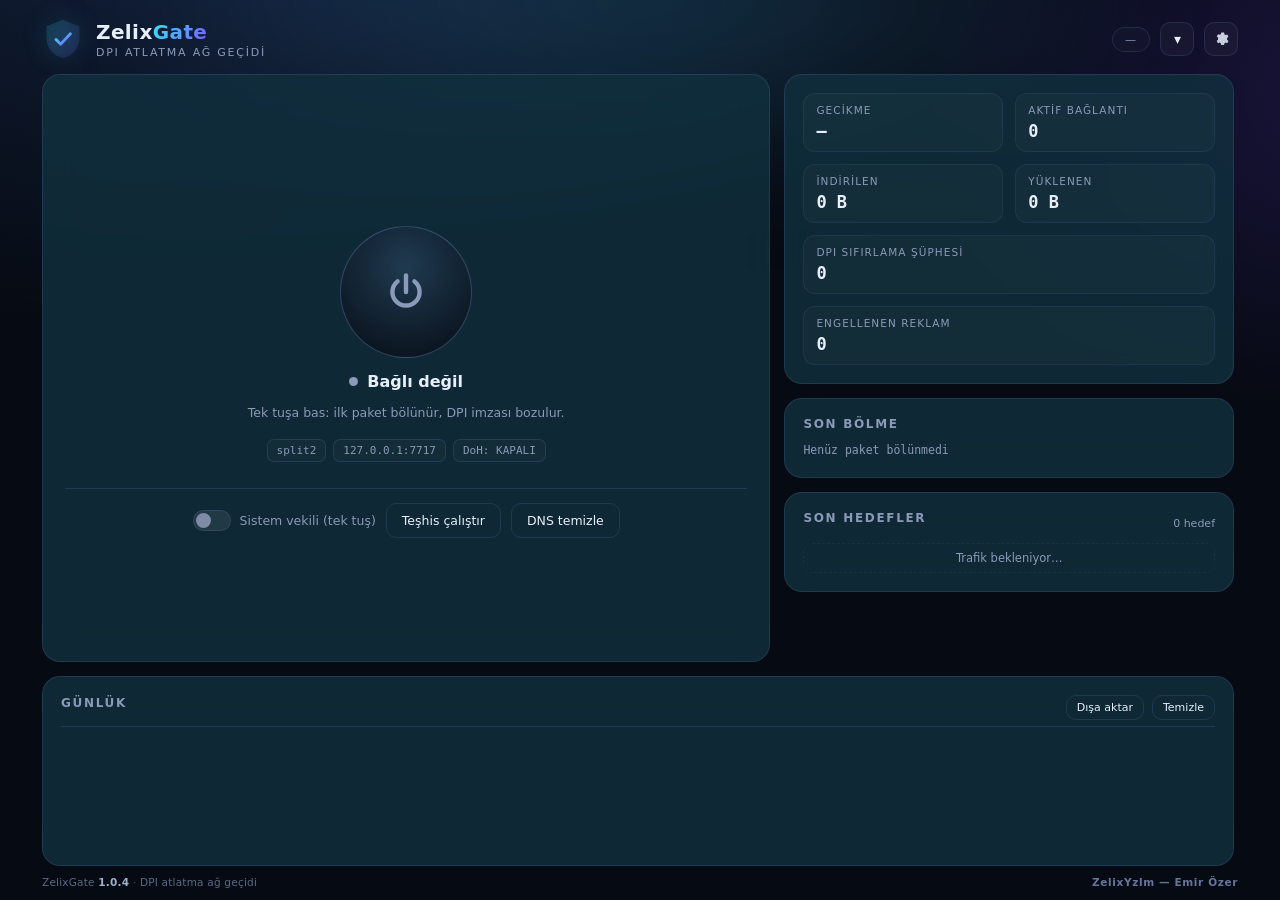
==== commit c29f3274: "ZelixGate 1.0.4: uygulama ici guncelleme kurulumu ve indirme ilerlemesi duzeltmesi" ====
--- a/app/src/main/assets/web/index-android.html
+++ b/app/src/main/assets/web/index-android.html
@@ -186,7 +186,7 @@
       </main>
 
       <footer class="footer">
-        <span class="footer-brand">ZelixGate <b id="versionLabel">1.0.9</b><span class="footer-dot"> · </span><span data-i18n="brand.sub">DPI atlatma ağ geçidi</span></span>
+        <span class="footer-brand">ZelixGate <b id="versionLabel">1.0.4</b><span class="footer-dot"> · </span><span data-i18n="brand.sub">DPI atlatma ağ geçidi</span></span>
         <span class="footer-author">ZelixYzlm — Emir Özer</span>
       </footer>
     </div>
@@ -458,7 +458,7 @@
 
             <div class="about-row">
               <span data-i18n="about.version">Sürüm</span>
-              <b id="aboutVersion">1.0.9</b>
+              <b id="aboutVersion">1.0.4</b>
             </div>
             <div class="about-row">
               <span data-i18n="about.author">Geliştirici</span>
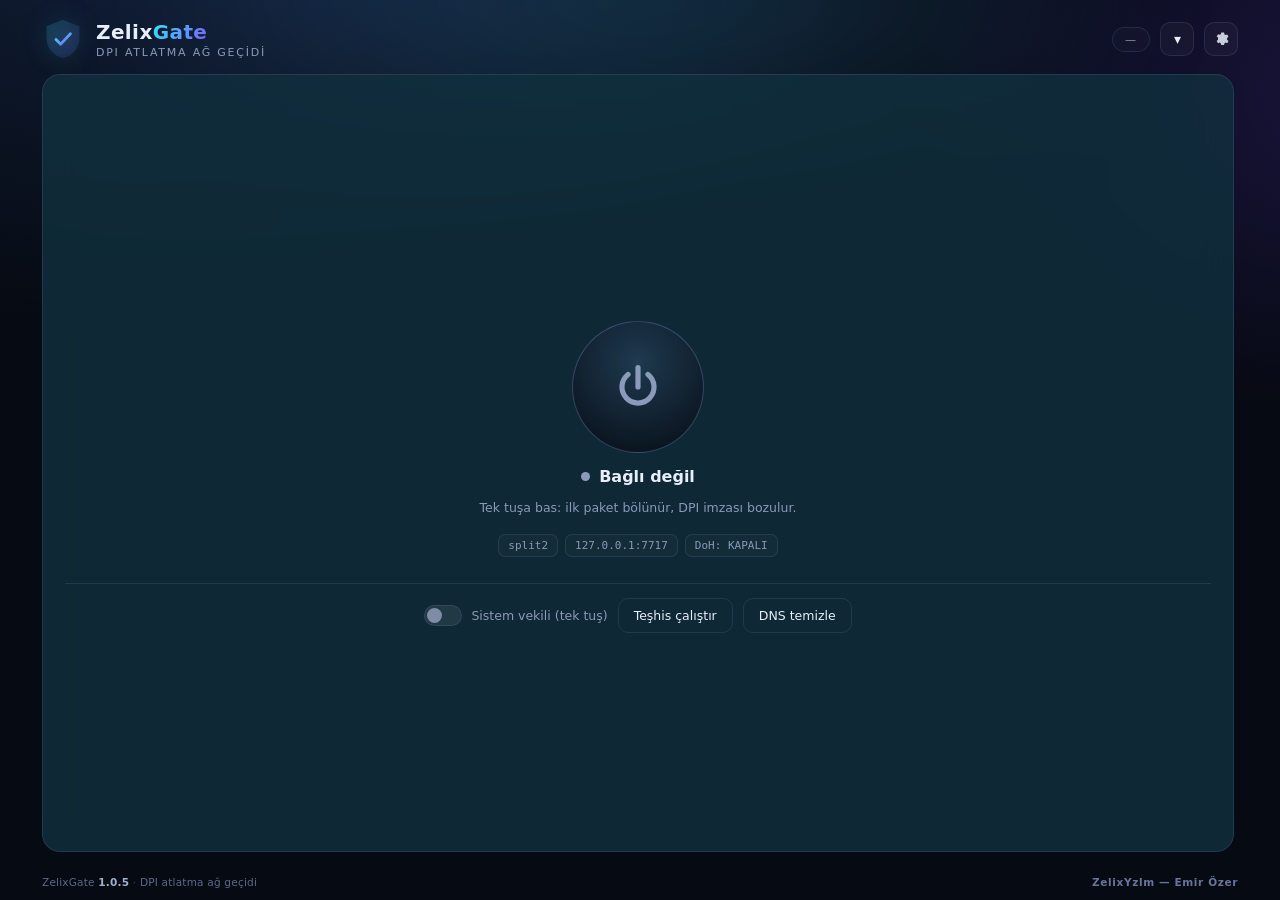
==== commit eb4461eb: "ZelixGate 1.0.5: sade ana ekran, Tum Bilgiler sekmesi ve secilebilir guc dugmesi simgesi/animasyonu" ====
--- a/app/src/main/assets/web/index-android.html
+++ b/app/src/main/assets/web/index-android.html
@@ -84,18 +84,21 @@
         <section class="card hero" id="heroCard">
           <div class="profiles" id="profileRow" role="tablist" aria-label="Hedef profilleri"></div>
 
-          <button class="power" id="powerBtn" aria-label="Bağlan / Kes">
+          <button class="power" id="powerBtn" data-style="power" data-anim="ring" aria-label="Bağlan / Kes">
             <span class="power-ring" aria-hidden="true"></span>
-            <svg viewBox="0 0 24 24" width="44" height="44" aria-hidden="true">
-              <path d="M12 3v9" stroke="currentColor" stroke-width="2.4" stroke-linecap="round" />
-              <path
-                d="M7.4 6.2a7.4 7.4 0 1 0 9.2 0"
-                stroke="currentColor"
-                stroke-width="2.4"
-                stroke-linecap="round"
-                fill="none"
-              />
-            </svg>
+            <span class="power-halo" aria-hidden="true"></span>
+            <span class="power-icon" id="powerIcon" aria-hidden="true">
+              <svg viewBox="0 0 24 24" width="44" height="44">
+                <path d="M12 3v9" stroke="currentColor" stroke-width="2.4" stroke-linecap="round" />
+                <path
+                  d="M7.4 6.2a7.4 7.4 0 1 0 9.2 0"
+                  stroke="currentColor"
+                  stroke-width="2.4"
+                  stroke-linecap="round"
+                  fill="none"
+                />
+              </svg>
+            </span>
           </button>
 
           <div class="status-line">
@@ -121,40 +124,6 @@
           </div>
         </section>
 
-        <aside class="side">
-          <section class="card stats">
-            <div class="stat">
-              <span class="stat-label" data-i18n="stat.latency">Gecikme</span>
-              <span class="stat-value" id="statLatency">—</span>
-            </div>
-            <div class="stat">
-              <span class="stat-label" data-i18n="stat.active">Aktif bağlantı</span>
-              <span class="stat-value" id="statActive">0</span>
-            </div>
-            <div class="stat">
-              <span class="stat-label" data-i18n="stat.down">İndirilen</span>
-              <span class="stat-value" id="statDown">0 B</span>
-            </div>
-            <div class="stat">
-              <span class="stat-label" data-i18n="stat.up">Yüklenen</span>
-              <span class="stat-value" id="statUp">0 B</span>
-            </div>
-            <div class="stat wide">
-              <span class="stat-label" data-i18n="stat.resets">DPI sıfırlama şüphesi</span>
-              <span class="stat-value" id="statResets">0</span>
-            </div>
-            <div class="stat wide">
-              <span class="stat-label" data-i18n="stat.ads">Engellenen reklam</span>
-              <span class="stat-value" id="statAds">0</span>
-            </div>
-          </section>
-
-          <section class="card last-split">
-            <h2 data-i18n="last.title">Son bölme</h2>
-            <p class="mono" id="lastSplit" data-i18n="last.none">Henüz paket bölünmedi</p>
-          </section>
-        </aside>
-
         <section class="card diag hidden" id="diagCard">
           <div class="card-head">
             <h2 data-i18n="diag.card">Teşhis raporu</h2>
@@ -162,31 +131,10 @@
           </div>
           <div class="diag-body" id="diagBody"></div>
         </section>
-
-        <section class="card hosts">
-          <div class="card-head">
-            <h2 data-i18n="hosts.title">Son hedefler</h2>
-            <span class="hint" id="hostCount">0 hedef</span>
-          </div>
-          <ul class="host-list" id="hostList">
-            <li class="empty" data-i18n="hosts.empty">Trafik bekleniyor…</li>
-          </ul>
-        </section>
-
-        <section class="card logs">
-          <div class="card-head">
-            <h2 data-i18n="logs.title">Günlük</h2>
-            <div class="log-tools">
-              <button class="btn tiny ghost" id="exportLogBtn" data-i18n="logs.export">Dışa aktar</button>
-              <button class="btn tiny ghost" id="clearLogBtn" data-i18n="logs.clear">Temizle</button>
-            </div>
-          </div>
-          <div class="log-console" id="logConsole" role="log" aria-live="polite"></div>
-        </section>
       </main>
 
       <footer class="footer">
-        <span class="footer-brand">ZelixGate <b id="versionLabel">1.0.4</b><span class="footer-dot"> · </span><span data-i18n="brand.sub">DPI atlatma ağ geçidi</span></span>
+        <span class="footer-brand">ZelixGate <b id="versionLabel">1.0.5</b><span class="footer-dot"> · </span><span data-i18n="brand.sub">DPI atlatma ağ geçidi</span></span>
         <span class="footer-author">ZelixYzlm — Emir Özer</span>
       </footer>
     </div>
@@ -201,7 +149,8 @@
 
       <div class="drawer-layout">
         <nav class="drawer-nav" aria-label="Ayarlar sekmeleri">
-          <button class="drawer-tab active" data-tab="general" type="button"><span class="tab-ico">⚙</span><span data-i18n="tab.general">Genel</span></button>
+          <button class="drawer-tab active" data-tab="allinfo" type="button"><span class="tab-ico">📊</span><span data-i18n="tab.allinfo">Tüm Bilgiler</span></button>
+          <button class="drawer-tab" data-tab="general" type="button"><span class="tab-ico">⚙</span><span data-i18n="tab.general">Genel</span></button>
           <button class="drawer-tab" data-tab="engine" type="button"><span class="tab-ico">🛡</span><span data-i18n="tab.engine">Motor</span></button>
           <button class="drawer-tab" data-tab="dns" type="button"><span class="tab-ico">🌐</span><span data-i18n="tab.dns">DNS</span></button>
           <button class="drawer-tab" data-tab="adblock" type="button"><span class="tab-ico">🚫</span><span data-i18n="tab.adblock">Reklam</span></button>
@@ -213,8 +162,66 @@
         </nav>
 
         <div class="drawer-body">
+          <!-- TÜM BİLGİLER (ana sayfadan taşındı) -->
+          <div class="drawer-panel active" data-panel="allinfo">
+            <h3 data-i18n="allinfo.title">Canlı bilgiler</h3>
+
+            <section class="card stats">
+              <div class="stat">
+                <span class="stat-label" data-i18n="stat.latency">Gecikme</span>
+                <span class="stat-value" id="statLatency">—</span>
+              </div>
+              <div class="stat">
+                <span class="stat-label" data-i18n="stat.active">Aktif bağlantı</span>
+                <span class="stat-value" id="statActive">0</span>
+              </div>
+              <div class="stat">
+                <span class="stat-label" data-i18n="stat.down">İndirilen</span>
+                <span class="stat-value" id="statDown">0 B</span>
+              </div>
+              <div class="stat">
+                <span class="stat-label" data-i18n="stat.up">Yüklenen</span>
+                <span class="stat-value" id="statUp">0 B</span>
+              </div>
+              <div class="stat wide">
+                <span class="stat-label" data-i18n="stat.resets">DPI sıfırlama şüphesi</span>
+                <span class="stat-value" id="statResets">0</span>
+              </div>
+              <div class="stat wide">
+                <span class="stat-label" data-i18n="stat.ads">Engellenen reklam</span>
+                <span class="stat-value" id="statAds">0</span>
+              </div>
+            </section>
+
+            <section class="card last-split">
+              <h2 data-i18n="last.title">Son bölme</h2>
+              <p class="mono" id="lastSplit" data-i18n="last.none">Henüz paket bölünmedi</p>
+            </section>
+
+            <section class="card hosts">
+              <div class="card-head">
+                <h2 data-i18n="hosts.title">Son hedefler</h2>
+                <span class="hint" id="hostCount">0 hedef</span>
+              </div>
+              <ul class="host-list" id="hostList">
+                <li class="empty" data-i18n="hosts.empty">Trafik bekleniyor…</li>
+              </ul>
+            </section>
+
+            <section class="card logs">
+              <div class="card-head">
+                <h2 data-i18n="logs.title">Günlük</h2>
+                <div class="log-tools">
+                  <button class="btn tiny ghost" id="exportLogBtn" data-i18n="logs.export">Dışa aktar</button>
+                  <button class="btn tiny ghost" id="clearLogBtn" data-i18n="logs.clear">Temizle</button>
+                </div>
+              </div>
+              <div class="log-console" id="logConsole" role="log" aria-live="polite"></div>
+            </section>
+          </div>
+
           <!-- GENEL -->
-          <div class="drawer-panel active" data-panel="general">
+          <div class="drawer-panel" data-panel="general">
             <label class="field">
               <span data-i18n="general.language">Uygulama dili</span>
               <select id="languageSelect"></select>
@@ -388,6 +395,24 @@
               <span class="switch-track"><span class="switch-thumb"></span></span>
               <span class="switch-label" data-i18n="view.aurora">Arka plan ışık halesi</span>
             </label>
+
+            <h3 data-i18n="view.powerStyleTitle">Güç düğmesi simgesi</h3>
+            <div class="power-picker" id="powerStyleGrid"></div>
+
+            <h3 data-i18n="view.powerAnimTitle">Düğme animasyonu</h3>
+            <div class="power-anim-grid" id="powerAnimGrid"></div>
+
+            <div class="power-preview-card">
+              <span class="power-preview-label" data-i18n="view.preview">Önizleme</span>
+              <div class="power power-preview is-on" id="powerPreview" data-style="power" data-anim="ring" aria-hidden="true">
+                <span class="power-ring" aria-hidden="true"></span>
+                <span class="power-halo" aria-hidden="true"></span>
+                <span class="power-icon" id="powerPreviewIcon" aria-hidden="true"></span>
+              </div>
+              <p class="power-preview-text" data-i18n="view.previewText">
+                Bağlanınca düğme seçtiğin simgeye bürünür ve animasyon oynar.
+              </p>
+            </div>
           </div>
 
           <!-- GÜNCELLEME -->
@@ -458,7 +483,7 @@
 
             <div class="about-row">
               <span data-i18n="about.version">Sürüm</span>
-              <b id="aboutVersion">1.0.4</b>
+              <b id="aboutVersion">1.0.5</b>
             </div>
             <div class="about-row">
               <span data-i18n="about.author">Geliştirici</span>
--- a/app/src/main/assets/web/styles.css
+++ b/app/src/main/assets/web/styles.css
@@ -178,8 +178,8 @@
   flex: 1;
   min-height: 0;
   display: grid;
-  grid-template-columns: minmax(0, 1.62fr) minmax(0, 1fr);
-  grid-template-rows: auto auto minmax(0, 1fr);
+  grid-template-columns: minmax(0, 1fr);
+  grid-template-rows: minmax(0, 1fr) auto;
   gap: 14px;
   overflow: auto;
   padding-right: 4px;
@@ -220,7 +220,7 @@
 
 .hero {
   grid-column: 1;
-  grid-row: 1 / span 3;
+  grid-row: 1;
   display: flex;
   flex-direction: column;
   align-items: center;
@@ -299,6 +299,33 @@
   color: var(--text);
   border-color: var(--accent);
   box-shadow: 0 0 0 1px var(--glow-soft), 0 18px 40px -22px var(--glow);
+}
+
+.power:active {
+  transform: scale(0.96);
+}
+
+.power-icon {
+  position: relative;
+  z-index: 2;
+  display: grid;
+  place-items: center;
+  width: 52px;
+  height: 52px;
+  transition: transform 0.25s ease;
+}
+
+.power-icon svg {
+  width: 100%;
+  height: 100%;
+  overflow: visible;
+}
+
+.power-halo {
+  position: absolute;
+  inset: -6px;
+  border-radius: 50%;
+  pointer-events: none;
 }
 
 .power-ring {
@@ -313,20 +340,128 @@
   mask: radial-gradient(farthest-side, transparent calc(100% - 3px), #000 calc(100% - 2px));
 }
 
-.hero.running .power {
+.power.is-on {
   color: var(--accent);
   border-color: transparent;
   box-shadow: 0 0 40px -6px var(--glow);
 }
 
-.hero.running .power-ring {
+.power.is-on .power-ring {
   opacity: 1;
+}
+
+/* --- buton simgeleri --- */
+
+.power-check {
+  stroke-dasharray: 30;
+  stroke-dashoffset: 30;
+  opacity: 0;
+  transition: stroke-dashoffset 0.5s ease 0.08s, opacity 0.25s ease;
+}
+
+.power.is-on .power-check {
+  stroke-dashoffset: 0;
+  opacity: 1;
+}
+
+.lock-shackle {
+  transform-origin: 17px 10px;
+  transition: transform 0.3s ease;
+}
+
+.power.is-on .lock-shackle {
+  transform: translateY(-2px) rotate(-18deg);
+}
+
+.power.is-on[data-style='energy'] .power-icon svg {
+  filter: drop-shadow(0 0 9px var(--glow));
+}
+
+.power.is-on[data-style='shield'] .power-icon svg {
+  filter: drop-shadow(0 0 10px var(--glow-soft));
+}
+
+/* --- seçilebilir animasyonlar --- */
+
+.power.is-on[data-anim='ring'] .power-ring {
   animation: spin 4s linear infinite;
+}
+
+.power.is-on[data-anim='pulse'] .power-ring {
+  animation: ring-pulse 1.9s ease-in-out infinite;
+}
+
+.power.is-on[data-anim='pulse'] .power-icon {
+  animation: icon-pulse 1.9s ease-in-out infinite;
+}
+
+.power.is-on[data-anim='orbit'] .power-halo::after {
+  content: '';
+  position: absolute;
+  inset: 0;
+  border-radius: 50%;
+  background: radial-gradient(circle at 50% 0, var(--accent) 0 3.5px, transparent 4px);
+  animation: spin 3.2s linear infinite;
+}
+
+.power.is-on[data-anim='glow'] {
+  animation: power-glow 2.6s ease-in-out infinite;
+}
+
+.power.pressed .power-icon {
+  animation: power-tap 0.45s ease;
 }
 
 @keyframes spin {
   to {
     transform: rotate(360deg);
+  }
+}
+
+@keyframes ring-pulse {
+  0%,
+  100% {
+    transform: scale(0.97);
+    opacity: 0.45;
+  }
+  50% {
+    transform: scale(1.04);
+    opacity: 1;
+  }
+}
+
+@keyframes icon-pulse {
+  0%,
+  100% {
+    transform: scale(1);
+  }
+  50% {
+    transform: scale(1.08);
+  }
+}
+
+@keyframes power-glow {
+  0%,
+  100% {
+    box-shadow: 0 0 22px -12px var(--glow);
+  }
+  50% {
+    box-shadow: 0 0 52px 0 var(--glow);
+  }
+}
+
+@keyframes power-tap {
+  0% {
+    transform: scale(1);
+  }
+  40% {
+    transform: scale(0.82);
+  }
+  70% {
+    transform: scale(1.08);
+  }
+  100% {
+    transform: scale(1);
   }
 }
 
@@ -965,6 +1100,132 @@
 .swatch.active {
   border-color: rgba(255, 255, 255, 0.85);
   box-shadow: 0 0 12px var(--glow);
+}
+
+/* ---------------------------------------------------- buton simge seçici */
+
+.power-picker,
+.power-anim-grid {
+  display: grid;
+  grid-template-columns: repeat(4, minmax(0, 1fr));
+  gap: 8px;
+}
+
+.power-choice,
+.power-anim-choice {
+  display: flex;
+  flex-direction: column;
+  align-items: center;
+  justify-content: center;
+  gap: 8px;
+  padding: 12px 6px 10px;
+  border-radius: 13px;
+  border: 1px solid var(--stroke);
+  background: rgba(255, 255, 255, 0.03);
+  color: var(--muted);
+  cursor: pointer;
+  font-family: inherit;
+  font-size: 11px;
+  text-align: center;
+  transition: 0.16s ease;
+}
+
+.power-choice:hover,
+.power-anim-choice:hover {
+  color: var(--text);
+  border-color: var(--stroke-strong);
+  transform: translateY(-1px);
+}
+
+.power-choice.active,
+.power-anim-choice.active {
+  color: var(--accent);
+  border-color: var(--accent);
+  background: var(--glow-soft);
+  box-shadow: 0 0 0 1px var(--glow-soft), 0 10px 26px -18px var(--glow);
+}
+
+.power-choice .preview,
+.power-anim-choice .anim-glyph {
+  width: 30px;
+  height: 30px;
+  flex: 0 0 auto;
+  display: grid;
+  place-items: center;
+}
+
+.power-choice .preview svg,
+.power-anim-choice .anim-glyph svg {
+  width: 100%;
+  height: 100%;
+  overflow: visible;
+}
+
+.power-choice-label {
+  line-height: 1.2;
+}
+
+.power-preview-card {
+  margin-top: 14px;
+  padding: 14px;
+  border: 1px solid var(--stroke);
+  border-radius: 14px;
+  background: radial-gradient(circle at 50% 12%, var(--glow-soft), rgba(255, 255, 255, 0.015) 60%);
+  display: flex;
+  flex-direction: column;
+  align-items: center;
+  gap: 10px;
+}
+
+.power-preview-label {
+  align-self: flex-start;
+  font-size: 10px;
+  letter-spacing: 0.14em;
+  text-transform: uppercase;
+  color: var(--muted);
+}
+
+.power-preview {
+  width: 96px;
+  height: 96px;
+  margin: 2px 0;
+  cursor: default;
+}
+
+.power-preview .power-icon {
+  width: 40px;
+  height: 40px;
+}
+
+.power-preview-text {
+  margin: 0;
+  font-size: 11px;
+  line-height: 1.5;
+  color: var(--muted);
+  text-align: center;
+}
+
+/* ------------------------------------------- Tüm Bilgiler (çekmece) */
+
+.drawer-panel .card {
+  padding: 14px;
+  background: rgba(255, 255, 255, 0.025);
+}
+
+.drawer-panel .stats {
+  grid-template-columns: repeat(2, minmax(0, 1fr));
+}
+
+.drawer-panel .hosts {
+  max-height: 280px;
+}
+
+.drawer-panel .logs {
+  min-height: 210px;
+}
+
+.drawer-panel .log-console {
+  max-height: 230px;
 }
 
 input[type='range'] {
